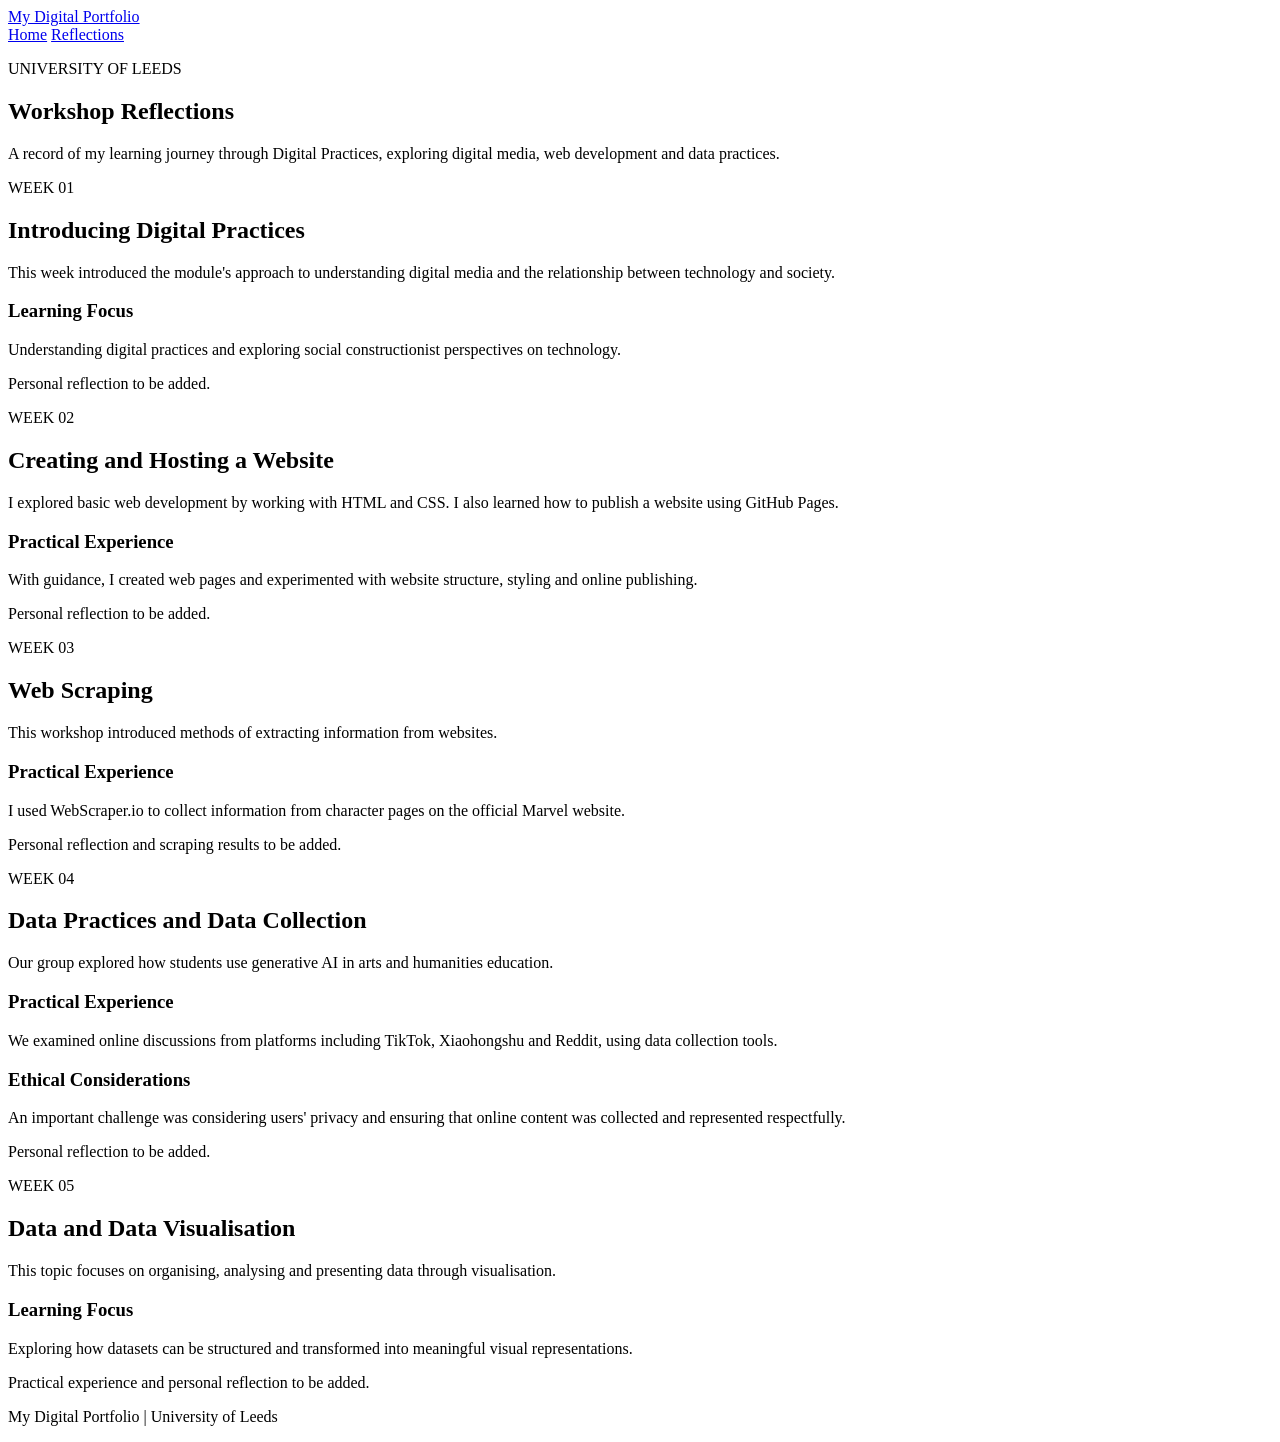
==== reflection.html @ 2ee31ebe "Create reflection.html" ====
<!DOCTYPE html>
<html lang="en">
<head>
    <meta charset="UTF-8">
    <meta name="viewport" content="width=device-width, initial-scale=1.0">
    <title>Workshop Reflections | My Digital Portfolio</title>
    <link rel="stylesheet" href="style.css">
</head>

<body>

<header>
    <nav class="navbar">
        <a href="index.html" class="logo">My Digital Portfolio</a>
        <div class="nav-links">
            <a href="index.html">Home</a>
            <a href="reflection.html">Reflections</a>
        </div>
    </nav>
</header>

<main>

    <section class="page-intro">
        <p class="eyebrow">UNIVERSITY OF LEEDS</p>
        <h1>Workshop Reflections</h1>
        <p>
            A record of my learning journey through
            Digital Practices, exploring digital media,
            web development and data practices.
        </p>
    </section>

    <section class="reflection-list">

        <article class="reflection-card">
            <span class="week-label">WEEK 01</span>
            <h2>Introducing Digital Practices</h2>
            <p>
                This week introduced the module's approach
                to understanding digital media and the
                relationship between technology and society.
            </p>
            <h3>Learning Focus</h3>
            <p>
                Understanding digital practices and
                exploring social constructionist
                perspectives on technology.
            </p>
            <p class="reflection-note">
                Personal reflection to be added.
            </p>
        </article>

        <article class="reflection-card">
            <span class="week-label">WEEK 02</span>
            <h2>Creating and Hosting a Website</h2>
            <p>
                I explored basic web development by working
                with HTML and CSS. I also learned how to
                publish a website using GitHub Pages.
            </p>
            <h3>Practical Experience</h3>
            <p>
                With guidance, I created web pages and
                experimented with website structure,
                styling and online publishing.
            </p>
            <p class="reflection-note">
                Personal reflection to be added.
            </p>
        </article>

        <article class="reflection-card">
            <span class="week-label">WEEK 03</span>
            <h2>Web Scraping</h2>
            <p>
                This workshop introduced methods of
                extracting information from websites.
            </p>
            <h3>Practical Experience</h3>
            <p>
                I used WebScraper.io to collect information
                from character pages on the official
                Marvel website.
            </p>
            <p class="reflection-note">
                Personal reflection and scraping results
                to be added.
            </p>
        </article>

        <article class="reflection-card">
            <span class="week-label">WEEK 04</span>
            <h2>Data Practices and Data Collection</h2>
            <p>
                Our group explored how students use
                generative AI in arts and humanities
                education.
            </p>
            <h3>Practical Experience</h3>
            <p>
                We examined online discussions from
                platforms including TikTok, Xiaohongshu
                and Reddit, using data collection tools.
            </p>
            <h3>Ethical Considerations</h3>
            <p>
                An important challenge was considering
                users' privacy and ensuring that online
                content was collected and represented
                respectfully.
            </p>
            <p class="reflection-note">
                Personal reflection to be added.
            </p>
        </article>

        <article class="reflection-card">
            <span class="week-label">WEEK 05</span>
            <h2>Data and Data Visualisation</h2>
            <p>
                This topic focuses on organising,
                analysing and presenting data through
                visualisation.
            </p>
            <h3>Learning Focus</h3>
            <p>
                Exploring how datasets can be structured
                and transformed into meaningful
                visual representations.
            </p>
            <p class="reflection-note">
                Practical experience and personal
                reflection to be added.
            </p>
        </article>

    </section>

</main>

<footer>
    <p>My Digital Portfolio | University of Leeds</p>
</footer>

</body>
</html>
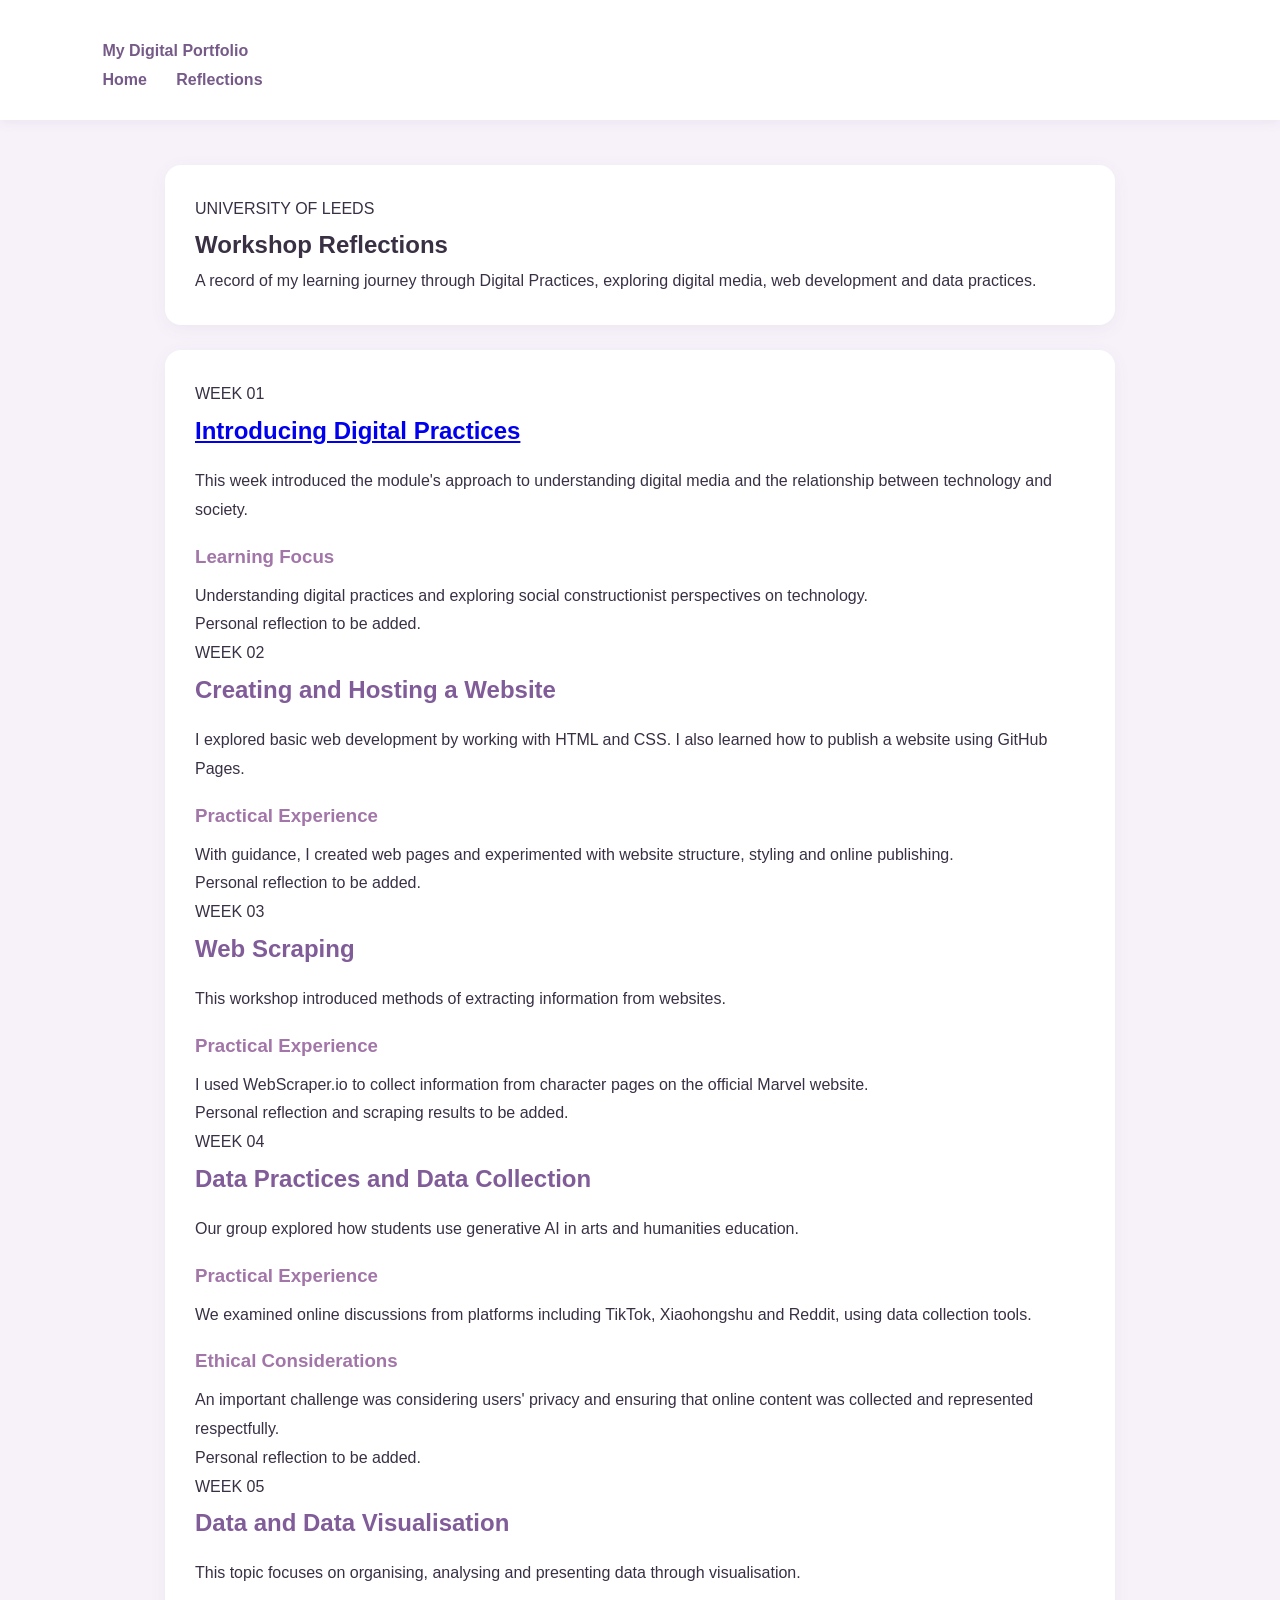
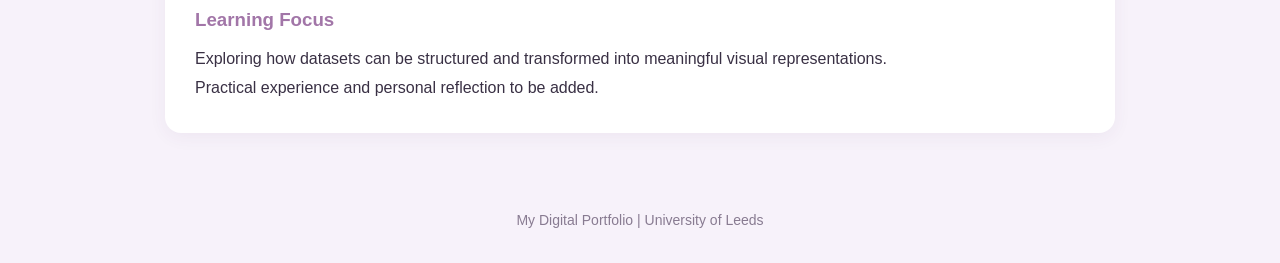
==== commit 32c9a813: "Link 'Introducing Digital Practices' to week1.html" ====
--- a/reflection.html
+++ b/reflection.html
@@ -36,7 +36,7 @@
 
         <article class="reflection-card">
             <span class="week-label">WEEK 01</span>
-            <h2>Introducing Digital Practices</h2>
+            <h2><a href="week1.html">Introducing Digital Practices</a></h2>
             <p>
                 This week introduced the module's approach
                 to understanding digital media and the
--- a/style.css
+++ b/style.css
@@ -0,0 +1,105 @@
+
+/* ===== Global Style ===== */
+* {
+    margin: 0;
+    padding: 0;
+    box-sizing: border-box;
+}
+
+body {
+    font-family: Arial, sans-serif;
+    background: #f7f2fa;
+    color: #393044;
+    line-height: 1.8;
+}
+
+/* ===== Header ===== */
+header {
+    background: #ffffff;
+    padding: 25px 8%;
+    box-shadow: 0 2px 12px rgba(80, 50, 100, 0.08);
+}
+
+header h1 {
+    color: #78558f;
+    font-size: 30px;
+}
+
+/* ===== Navigation ===== */
+nav {
+    margin-top: 12px;
+}
+
+nav a {
+    color: #765b89;
+    text-decoration: none;
+    margin-right: 25px;
+    font-weight: bold;
+}
+
+nav a:hover {
+    color: #c084b8;
+}
+
+/* ===== Main Content ===== */
+main {
+    max-width: 1000px;
+    margin: 45px auto;
+    padding: 0 25px;
+}
+
+section {
+    background: #ffffff;
+    padding: 30px;
+    margin-bottom: 25px;
+    border-radius: 16px;
+    box-shadow: 0 4px 18px rgba(80, 50, 100, 0.06);
+}
+
+h2 {
+    color: #805c99;
+    margin-bottom: 15px;
+}
+
+h3 {
+    color: #a276a8;
+    margin: 15px 0 8px;
+}
+
+/* ===== Links ===== */
+a {
+    transition: color 0.3s ease;
+}
+
+/* ===== Footer ===== */
+footer {
+    text-align: center;
+    padding: 30px;
+    color: #887b91;
+    font-size: 14px;
+}
+
+/* ===== Responsive Design ===== */
+@media (max-width: 600px) {
+    header {
+        padding: 20px;
+    }
+
+    header h1 {
+        font-size: 24px;
+    }
+
+    nav a {
+        display: inline-block;
+        margin: 5px 12px 5px 0;
+    }
+
+    main {
+        margin: 25px auto;
+        padding: 0 15px;
+    }
+
+    section {
+        padding: 20px;
+    }
+}
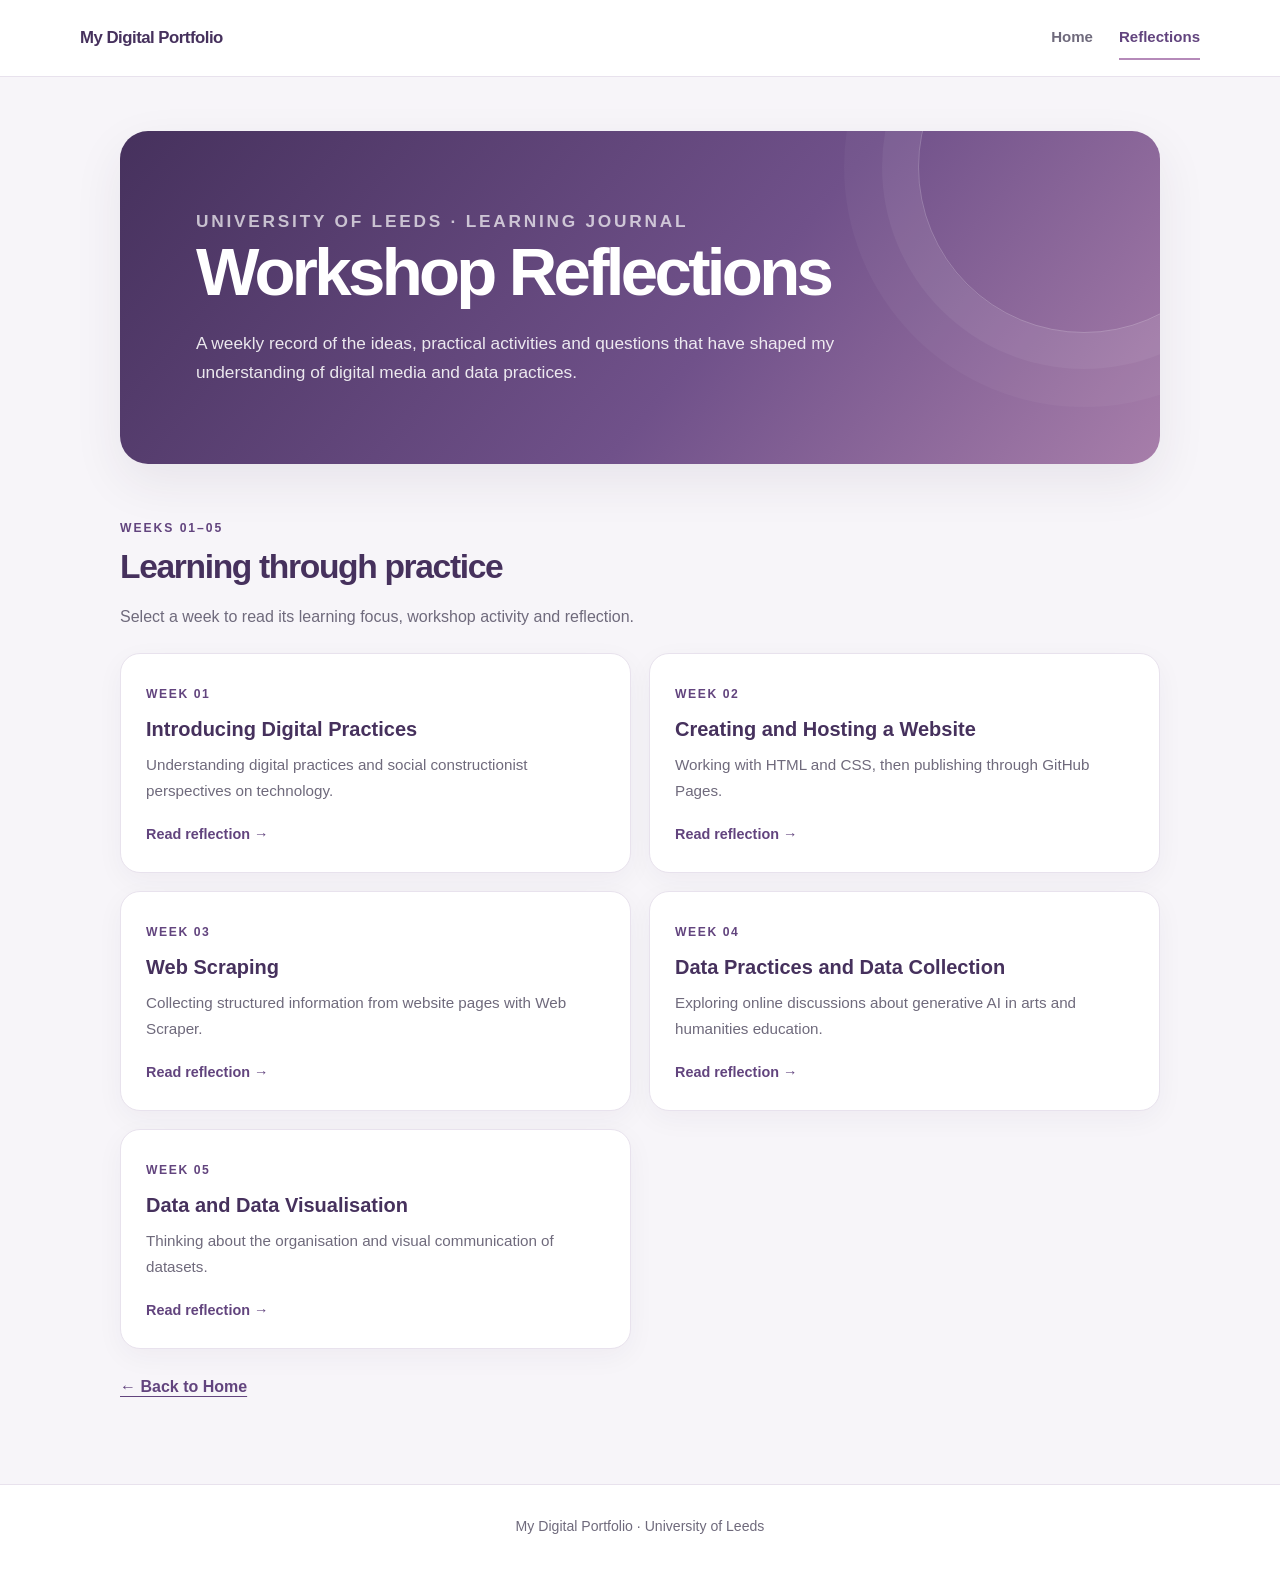
==== commit 4d2ff054: "Add files via upload" ====
--- a/reflection.html
+++ b/reflection.html
@@ -1,149 +1,31 @@
-
 <!DOCTYPE html>
 <html lang="en">
-<head>
-    <meta charset="UTF-8">
-    <meta name="viewport" content="width=device-width, initial-scale=1.0">
-    <title>Workshop Reflections | My Digital Portfolio</title>
-    <link rel="stylesheet" href="style.css">
-</head>
-
+<head><meta charset="UTF-8"><meta name="viewport" content="width=device-width, initial-scale=1.0"><title>Workshop Reflections | My Digital Portfolio</title><link rel="stylesheet" href="style.css"></head>
 <body>
-
-<header>
-    <nav class="navbar">
-        <a href="index.html" class="logo">My Digital Portfolio</a>
-        <div class="nav-links">
-            <a href="index.html">Home</a>
-            <a href="reflection.html">Reflections</a>
-        </div>
+<header class="site-header">
+  <div class="nav-wrap">
+    <a class="brand" href="index.html">My Digital Portfolio</a>
+    <nav class="nav-links" aria-label="Main navigation">
+      <a href="index.html" class="">Home</a>
+      <a href="reflection.html" class="active">Reflections</a>
     </nav>
+  </div>
 </header>
-
 <main>
-
-    <section class="page-intro">
-        <p class="eyebrow">UNIVERSITY OF LEEDS</p>
-        <h1>Workshop Reflections</h1>
-        <p>
-            A record of my learning journey through
-            Digital Practices, exploring digital media,
-            web development and data practices.
-        </p>
-    </section>
-
-    <section class="reflection-list">
-
-        <article class="reflection-card">
-            <span class="week-label">WEEK 01</span>
-            <h2><a href="week1.html">Introducing Digital Practices</a></h2>
-            <p>
-                This week introduced the module's approach
-                to understanding digital media and the
-                relationship between technology and society.
-            </p>
-            <h3>Learning Focus</h3>
-            <p>
-                Understanding digital practices and
-                exploring social constructionist
-                perspectives on technology.
-            </p>
-            <p class="reflection-note">
-                Personal reflection to be added.
-            </p>
-        </article>
-
-        <article class="reflection-card">
-            <span class="week-label">WEEK 02</span>
-            <h2>Creating and Hosting a Website</h2>
-            <p>
-                I explored basic web development by working
-                with HTML and CSS. I also learned how to
-                publish a website using GitHub Pages.
-            </p>
-            <h3>Practical Experience</h3>
-            <p>
-                With guidance, I created web pages and
-                experimented with website structure,
-                styling and online publishing.
-            </p>
-            <p class="reflection-note">
-                Personal reflection to be added.
-            </p>
-        </article>
-
-        <article class="reflection-card">
-            <span class="week-label">WEEK 03</span>
-            <h2>Web Scraping</h2>
-            <p>
-                This workshop introduced methods of
-                extracting information from websites.
-            </p>
-            <h3>Practical Experience</h3>
-            <p>
-                I used WebScraper.io to collect information
-                from character pages on the official
-                Marvel website.
-            </p>
-            <p class="reflection-note">
-                Personal reflection and scraping results
-                to be added.
-            </p>
-        </article>
-
-        <article class="reflection-card">
-            <span class="week-label">WEEK 04</span>
-            <h2>Data Practices and Data Collection</h2>
-            <p>
-                Our group explored how students use
-                generative AI in arts and humanities
-                education.
-            </p>
-            <h3>Practical Experience</h3>
-            <p>
-                We examined online discussions from
-                platforms including TikTok, Xiaohongshu
-                and Reddit, using data collection tools.
-            </p>
-            <h3>Ethical Considerations</h3>
-            <p>
-                An important challenge was considering
-                users' privacy and ensuring that online
-                content was collected and represented
-                respectfully.
-            </p>
-            <p class="reflection-note">
-                Personal reflection to be added.
-            </p>
-        </article>
-
-        <article class="reflection-card">
-            <span class="week-label">WEEK 05</span>
-            <h2>Data and Data Visualisation</h2>
-            <p>
-                This topic focuses on organising,
-                analysing and presenting data through
-                visualisation.
-            </p>
-            <h3>Learning Focus</h3>
-            <p>
-                Exploring how datasets can be structured
-                and transformed into meaningful
-                visual representations.
-            </p>
-            <p class="reflection-note">
-                Practical experience and personal
-                reflection to be added.
-            </p>
-        </article>
-
-    </section>
-
+  <section class="hero">
+    <p class="eyebrow">University of Leeds · Learning journal</p>
+    <h1>Workshop Reflections</h1>
+    <p>A weekly record of the ideas, practical activities and questions that have shaped my understanding of digital media and data practices.</p>
+  </section>
+  <div class="section-heading"><p class="eyebrow">Weeks 01–05</p><h2>Learning through practice</h2><p>Select a week to read its learning focus, workshop activity and reflection.</p></div>
+  <div class="week-grid">
+    <a class="week-card" href="week1.html"><span class="week-number">WEEK 01</span><h3>Introducing Digital Practices</h3><p>Understanding digital practices and social constructionist perspectives on technology.</p><span class="card-link">Read reflection →</span></a>
+    <a class="week-card" href="week2.html"><span class="week-number">WEEK 02</span><h3>Creating and Hosting a Website</h3><p>Working with HTML and CSS, then publishing through GitHub Pages.</p><span class="card-link">Read reflection →</span></a>
+    <a class="week-card" href="week3.html"><span class="week-number">WEEK 03</span><h3>Web Scraping</h3><p>Collecting structured information from website pages with Web Scraper.</p><span class="card-link">Read reflection →</span></a>
+    <a class="week-card" href="week4.html"><span class="week-number">WEEK 04</span><h3>Data Practices and Data Collection</h3><p>Exploring online discussions about generative AI in arts and humanities education.</p><span class="card-link">Read reflection →</span></a>
+    <a class="week-card" href="week5.html"><span class="week-number">WEEK 05</span><h3>Data and Data Visualisation</h3><p>Thinking about the organisation and visual communication of datasets.</p><span class="card-link">Read reflection →</span></a>
+  </div>
+  <a class="back-link" href="index.html">← Back to Home</a>
 </main>
-
-<footer>
-    <p>My Digital Portfolio | University of Leeds</p>
-</footer>
-
-</body>
-</html>
+<footer class="site-footer">My Digital Portfolio · University of Leeds</footer>
+</body></html>
--- a/style.css
+++ b/style.css
@@ -1,105 +1,116 @@
-
-/* ===== Global Style ===== */
-* {
-    margin: 0;
-    padding: 0;
-    box-sizing: border-box;
+:root {
+  --ink: #282536;
+  --muted: #6f6a7c;
+  --purple: #62447e;
+  --purple-dark: #46315d;
+  --lavender: #eee8f4;
+  --paper: #ffffff;
+  --canvas: #f7f5f9;
+  --line: #e8e2ed;
+  --accent: #b58ab9;
+  --shadow: 0 18px 50px rgba(48, 34, 65, .08);
 }
-
+* { box-sizing: border-box; }
+html { scroll-behavior: smooth; }
 body {
-    font-family: Arial, sans-serif;
-    background: #f7f2fa;
-    color: #393044;
-    line-height: 1.8;
+  margin: 0;
+  color: var(--ink);
+  background: var(--canvas);
+  font-family: Inter, "Segoe UI", Arial, sans-serif;
+  line-height: 1.7;
 }
-
-/* ===== Header ===== */
-header {
-    background: #ffffff;
-    padding: 25px 8%;
-    box-shadow: 0 2px 12px rgba(80, 50, 100, 0.08);
+a { color: inherit; }
+.site-header {
+  background: rgba(255,255,255,.92);
+  border-bottom: 1px solid var(--line);
+  position: sticky; top: 0; z-index: 10;
+  backdrop-filter: blur(12px);
 }
-
-header h1 {
-    color: #78558f;
-    font-size: 30px;
+.nav-wrap {
+  width: min(1120px, calc(100% - 44px));
+  min-height: 76px; margin: auto;
+  display: flex; align-items: center; justify-content: space-between; gap: 24px;
 }
-
-/* ===== Navigation ===== */
-nav {
-    margin-top: 12px;
+.brand {
+  color: var(--purple-dark); text-decoration: none;
+  font-weight: 750; letter-spacing: -.03em; font-size: 1.05rem;
 }
-
-nav a {
-    color: #765b89;
-    text-decoration: none;
-    margin-right: 25px;
-    font-weight: bold;
+.nav-links { display: flex; gap: 26px; align-items: center; }
+.nav-links a {
+  text-decoration: none; color: var(--muted); font-size: .94rem;
+  font-weight: 600; padding: 8px 0; border-bottom: 2px solid transparent;
 }
-
-nav a:hover {
-    color: #c084b8;
+.nav-links a:hover, .nav-links a.active { color: var(--purple); border-color: var(--accent); }
+main { width: min(1040px, calc(100% - 44px)); margin: 54px auto 84px; }
+.hero {
+  padding: clamp(34px, 7vw, 76px);
+  border-radius: 28px;
+  color: white;
+  background: linear-gradient(130deg, #46315d 0%, #70518a 58%, #a77eaa 100%);
+  box-shadow: var(--shadow);
+  position: relative; overflow: hidden;
 }
-
-/* ===== Main Content ===== */
-main {
-    max-width: 1000px;
-    margin: 45px auto;
-    padding: 0 25px;
+.hero:after {
+  content: ""; position: absolute; width: 330px; height: 330px;
+  right: -90px; top: -130px; border-radius: 50%;
+  border: 1px solid rgba(255,255,255,.22);
+  box-shadow: 0 0 0 36px rgba(255,255,255,.05), 0 0 0 74px rgba(255,255,255,.035);
 }
-
-section {
-    background: #ffffff;
-    padding: 30px;
-    margin-bottom: 25px;
-    border-radius: 16px;
-    box-shadow: 0 4px 18px rgba(80, 50, 100, 0.06);
+.eyebrow {
+  text-transform: uppercase; letter-spacing: .16em;
+  font-size: .76rem; font-weight: 750; opacity: .78; margin: 0 0 14px;
 }
-
-h2 {
-    color: #805c99;
-    margin-bottom: 15px;
+.hero h1 { font-size: clamp(2.2rem, 6vw, 4.2rem); line-height: 1.08; letter-spacing: -.055em; margin: 0 0 20px; max-width: 760px; }
+.hero p { max-width: 650px; color: rgba(255,255,255,.88); font-size: 1.08rem; margin: 0; }
+.hero-meta { margin-top: 32px; display: flex; flex-wrap: wrap; gap: 10px; }
+.pill {
+  border: 1px solid rgba(255,255,255,.32); border-radius: 999px;
+  padding: 7px 13px; font-size: .82rem; color: white; background: rgba(255,255,255,.09);
 }
-
-h3 {
-    color: #a276a8;
-    margin: 15px 0 8px;
+.section-heading { margin: 54px 0 22px; }
+.section-heading .eyebrow { color: var(--purple); opacity: 1; }
+.section-heading h2 { font-size: clamp(1.55rem, 3vw, 2.1rem); letter-spacing: -.04em; margin: 0; color: var(--purple-dark); }
+.section-heading p { color: var(--muted); margin: 8px 0 0; }
+.intro-grid { display: grid; grid-template-columns: 1.15fr .85fr; gap: 22px; margin-top: 22px; }
+.panel, .week-card, .content-card {
+  background: var(--paper); border: 1px solid var(--line);
+  border-radius: 20px; box-shadow: 0 8px 28px rgba(48,34,65,.045);
 }
-
-/* ===== Links ===== */
-a {
-    transition: color 0.3s ease;
+.panel { padding: 28px; }
+.panel h2, .panel h3 { color: var(--purple-dark); margin-top: 0; }
+.panel p { color: var(--muted); margin-bottom: 0; }
+.focus-list { margin: 0; padding-left: 19px; color: var(--muted); }
+.focus-list li + li { margin-top: 8px; }
+.week-grid { display: grid; grid-template-columns: repeat(2, minmax(0,1fr)); gap: 18px; }
+.week-card { padding: 25px; text-decoration: none; display: block; transition: transform .2s, box-shadow .2s, border-color .2s; }
+.week-card:hover { transform: translateY(-4px); box-shadow: var(--shadow); border-color: #cbb8d7; }
+.week-number { color: var(--purple); font-size: .76rem; letter-spacing: .13em; font-weight: 800; }
+.week-card h3 { color: var(--purple-dark); font-size: 1.25rem; line-height: 1.3; margin: 10px 0; }
+.week-card p { color: var(--muted); margin: 0; font-size: .95rem; }
+.card-link { color: var(--purple); font-weight: 750; font-size: .9rem; margin-top: 18px; display: inline-block; }
+.content-card { padding: clamp(24px, 5vw, 46px); margin-top: 24px; }
+.content-card h2 { color: var(--purple-dark); font-size: 1.35rem; margin: 28px 0 8px; letter-spacing: -.025em; }
+.content-card h2:first-child { margin-top: 0; }
+.content-card p { color: #514d5b; margin: 0 0 14px; }
+.content-card ul { color: #514d5b; padding-left: 22px; }
+.week-hero { padding: 44px clamp(26px, 5vw, 54px); }
+.week-hero h1 { font-size: clamp(2rem, 5vw, 3.2rem); }
+.back-link { display: inline-block; margin-top: 24px; color: var(--purple); font-weight: 700; text-decoration-thickness: 1px; text-underline-offset: 4px; }
+.note {
+  margin-top: 26px; border-left: 3px solid var(--accent);
+  padding: 12px 18px; background: #faf7fb; color: var(--muted); border-radius: 0 12px 12px 0;
 }
-
-/* ===== Footer ===== */
-footer {
-    text-align: center;
-    padding: 30px;
-    color: #887b91;
-    font-size: 14px;
+.site-footer { border-top: 1px solid var(--line); color: var(--muted); text-align: center; padding: 30px 20px; font-size: .88rem; background: #fff; }
+@media (max-width: 700px) {
+  .nav-wrap { width: min(100% - 32px, 1120px); min-height: 68px; }
+  .nav-links { gap: 15px; }
+  .nav-links a { font-size: .88rem; }
+  main { width: min(100% - 32px, 1040px); margin: 28px auto 60px; }
+  .intro-grid, .week-grid { grid-template-columns: 1fr; }
+  .hero { border-radius: 22px; }
 }
-
-/* ===== Responsive Design ===== */
-@media (max-width: 600px) {
-    header {
-        padding: 20px;
-    }
-
-    header h1 {
-        font-size: 24px;
-    }
-
-    nav a {
-        display: inline-block;
-        margin: 5px 12px 5px 0;
-    }
-
-    main {
-        margin: 25px auto;
-        padding: 0 15px;
-    }
-
-    section {
-        padding: 20px;
-    }
+@media (max-width: 420px) {
+  .brand { font-size: .93rem; }
+  .nav-links { gap: 11px; }
+  .nav-links a { font-size: .82rem; }
 }
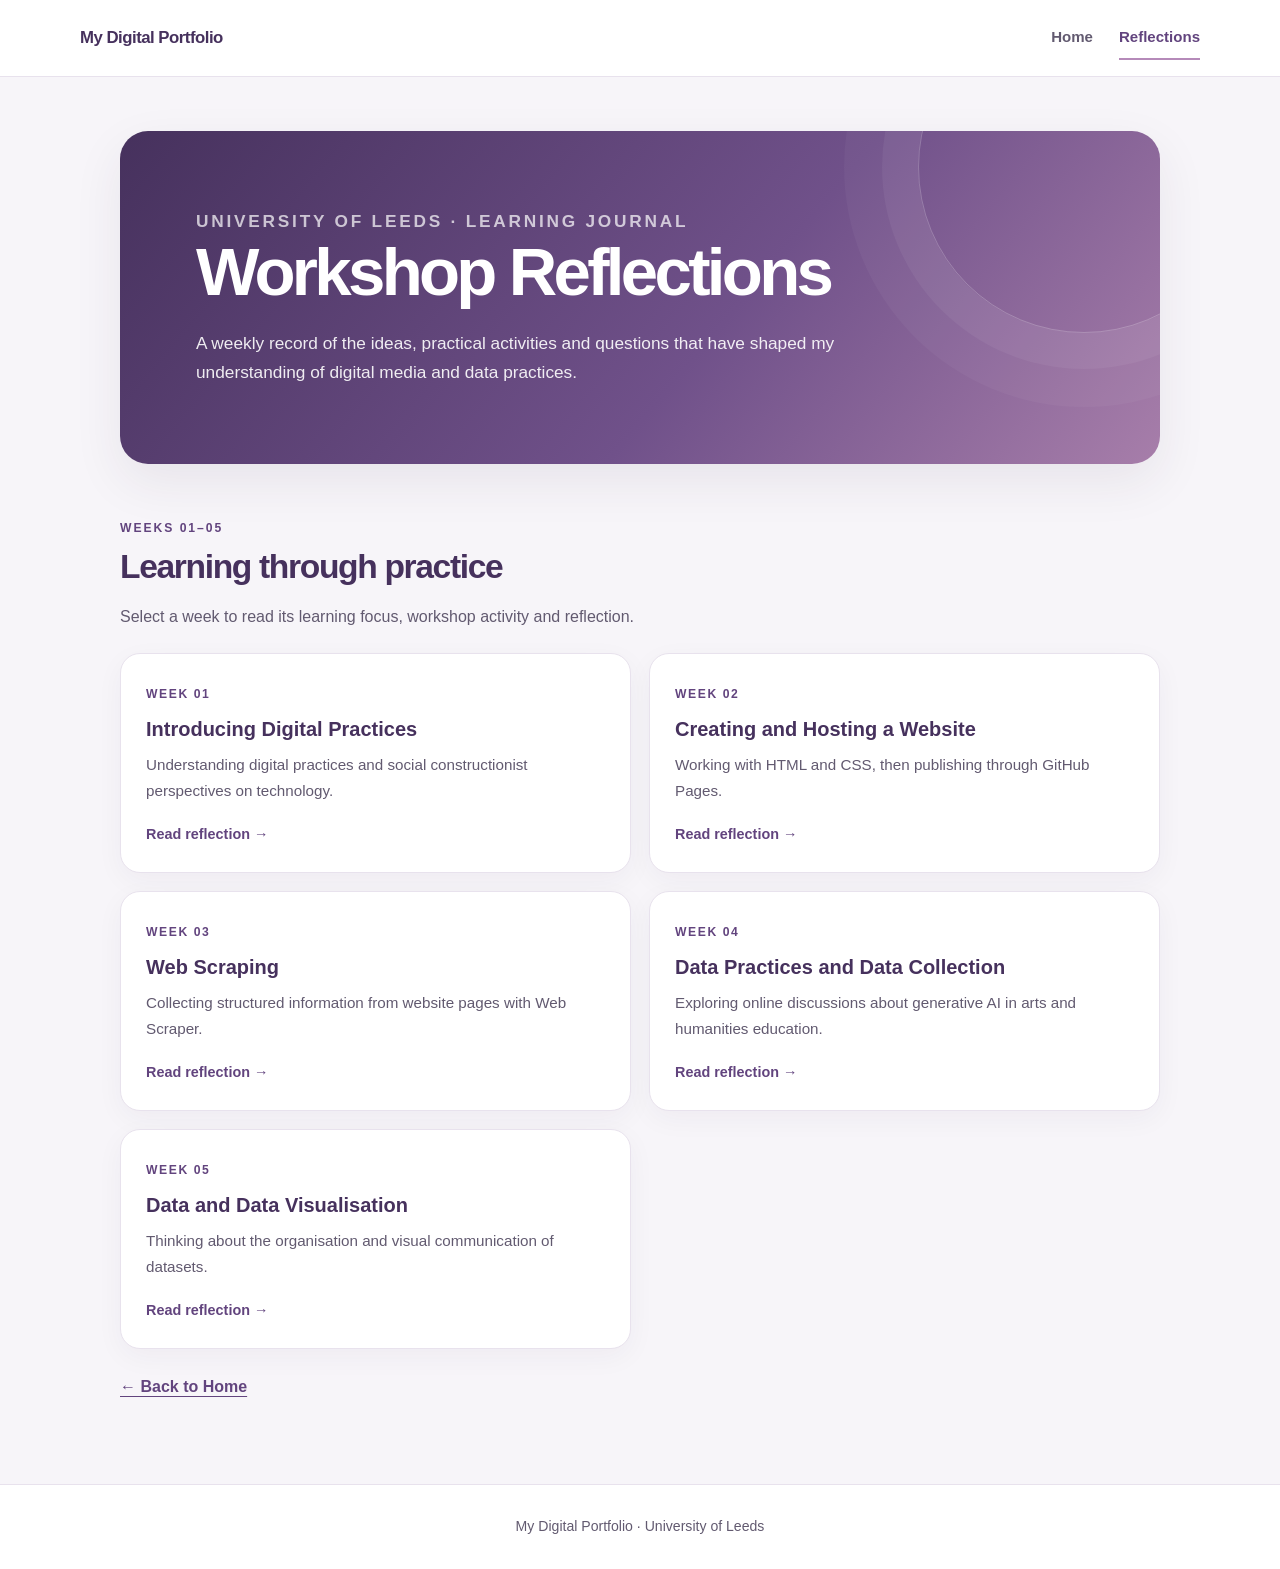
==== commit 649ed4c1: "Add files via upload" ====
--- a/reflection.html
+++ b/reflection.html
@@ -1,31 +1,35 @@
 <!DOCTYPE html>
 <html lang="en">
-<head><meta charset="UTF-8"><meta name="viewport" content="width=device-width, initial-scale=1.0"><title>Workshop Reflections | My Digital Portfolio</title><link rel="stylesheet" href="style.css"></head>
+<head>
+  <meta charset="UTF-8">
+  <meta name="viewport" content="width=device-width, initial-scale=1">
+  <meta name="description" content="University of Leeds Digital Media learning portfolio with weekly reflections on web design, data practices and digital culture.">
+  <title>Workshop Reflections | My Digital Portfolio</title>
+  <link rel="stylesheet" href="style.css">
+</head>
 <body>
+<a class="skip-link" href="#main-content">Skip to main content</a>
 <header class="site-header">
   <div class="nav-wrap">
     <a class="brand" href="index.html">My Digital Portfolio</a>
-    <nav class="nav-links" aria-label="Main navigation">
-      <a href="index.html" class="">Home</a>
-      <a href="reflection.html" class="active">Reflections</a>
-    </nav>
+    <nav class="nav-links" aria-label="Main navigation"><a href="index.html">Home</a><a href="reflection.html" class="active" aria-current="page">Reflections</a></nav>
   </div>
 </header>
-<main>
-  <section class="hero">
-    <p class="eyebrow">University of Leeds · Learning journal</p>
-    <h1>Workshop Reflections</h1>
-    <p>A weekly record of the ideas, practical activities and questions that have shaped my understanding of digital media and data practices.</p>
-  </section>
-  <div class="section-heading"><p class="eyebrow">Weeks 01–05</p><h2>Learning through practice</h2><p>Select a week to read its learning focus, workshop activity and reflection.</p></div>
-  <div class="week-grid">
-    <a class="week-card" href="week1.html"><span class="week-number">WEEK 01</span><h3>Introducing Digital Practices</h3><p>Understanding digital practices and social constructionist perspectives on technology.</p><span class="card-link">Read reflection →</span></a>
-    <a class="week-card" href="week2.html"><span class="week-number">WEEK 02</span><h3>Creating and Hosting a Website</h3><p>Working with HTML and CSS, then publishing through GitHub Pages.</p><span class="card-link">Read reflection →</span></a>
-    <a class="week-card" href="week3.html"><span class="week-number">WEEK 03</span><h3>Web Scraping</h3><p>Collecting structured information from website pages with Web Scraper.</p><span class="card-link">Read reflection →</span></a>
-    <a class="week-card" href="week4.html"><span class="week-number">WEEK 04</span><h3>Data Practices and Data Collection</h3><p>Exploring online discussions about generative AI in arts and humanities education.</p><span class="card-link">Read reflection →</span></a>
-    <a class="week-card" href="week5.html"><span class="week-number">WEEK 05</span><h3>Data and Data Visualisation</h3><p>Thinking about the organisation and visual communication of datasets.</p><span class="card-link">Read reflection →</span></a>
-  </div>
-  <a class="back-link" href="index.html">← Back to Home</a>
+<main id="main-content" tabindex="-1">
+<section class="hero">
+  <p class="eyebrow">University of Leeds · Learning journal</p>
+  <h1>Workshop Reflections</h1>
+  <p>A weekly record of the ideas, practical activities and questions that have shaped my understanding of digital media and data practices.</p>
+</section>
+<div class="section-heading"><p class="eyebrow">Weeks 01–05</p><h2>Learning through practice</h2><p>Select a week to read its learning focus, workshop activity and reflection.</p></div>
+<div class="week-grid">
+<a class="week-card" href="week1.html"><span class="week-number">WEEK 01</span><h3>Introducing Digital Practices</h3><p>Understanding digital practices and social constructionist perspectives on technology.</p><span class="card-link">Read reflection <span aria-hidden="true">→</span></span></a>
+<a class="week-card" href="week2.html"><span class="week-number">WEEK 02</span><h3>Creating and Hosting a Website</h3><p>Working with HTML and CSS, then publishing through GitHub Pages.</p><span class="card-link">Read reflection <span aria-hidden="true">→</span></span></a>
+<a class="week-card" href="week3.html"><span class="week-number">WEEK 03</span><h3>Web Scraping</h3><p>Collecting structured information from website pages with Web Scraper.</p><span class="card-link">Read reflection <span aria-hidden="true">→</span></span></a>
+<a class="week-card" href="week4.html"><span class="week-number">WEEK 04</span><h3>Data Practices and Data Collection</h3><p>Exploring online discussions about generative AI in arts and humanities education.</p><span class="card-link">Read reflection <span aria-hidden="true">→</span></span></a>
+<a class="week-card" href="week5.html"><span class="week-number">WEEK 05</span><h3>Data and Data Visualisation</h3><p>Thinking about the organisation and visual communication of datasets.</p><span class="card-link">Read reflection <span aria-hidden="true">→</span></span></a>
+</div><a class="back-link" href="index.html">← Back to Home</a>
 </main>
 <footer class="site-footer">My Digital Portfolio · University of Leeds</footer>
-</body></html>+</body>
+</html>
--- a/style.css
+++ b/style.css
@@ -1,116 +1,54 @@
-:root {
-  --ink: #282536;
-  --muted: #6f6a7c;
-  --purple: #62447e;
-  --purple-dark: #46315d;
-  --lavender: #eee8f4;
-  --paper: #ffffff;
-  --canvas: #f7f5f9;
-  --line: #e8e2ed;
-  --accent: #b58ab9;
-  --shadow: 0 18px 50px rgba(48, 34, 65, .08);
-}
-* { box-sizing: border-box; }
-html { scroll-behavior: smooth; }
-body {
-  margin: 0;
-  color: var(--ink);
-  background: var(--canvas);
-  font-family: Inter, "Segoe UI", Arial, sans-serif;
-  line-height: 1.7;
-}
-a { color: inherit; }
-.site-header {
-  background: rgba(255,255,255,.92);
-  border-bottom: 1px solid var(--line);
-  position: sticky; top: 0; z-index: 10;
-  backdrop-filter: blur(12px);
-}
-.nav-wrap {
-  width: min(1120px, calc(100% - 44px));
-  min-height: 76px; margin: auto;
-  display: flex; align-items: center; justify-content: space-between; gap: 24px;
-}
-.brand {
-  color: var(--purple-dark); text-decoration: none;
-  font-weight: 750; letter-spacing: -.03em; font-size: 1.05rem;
-}
-.nav-links { display: flex; gap: 26px; align-items: center; }
-.nav-links a {
-  text-decoration: none; color: var(--muted); font-size: .94rem;
-  font-weight: 600; padding: 8px 0; border-bottom: 2px solid transparent;
-}
-.nav-links a:hover, .nav-links a.active { color: var(--purple); border-color: var(--accent); }
-main { width: min(1040px, calc(100% - 44px)); margin: 54px auto 84px; }
-.hero {
-  padding: clamp(34px, 7vw, 76px);
-  border-radius: 28px;
-  color: white;
-  background: linear-gradient(130deg, #46315d 0%, #70518a 58%, #a77eaa 100%);
-  box-shadow: var(--shadow);
-  position: relative; overflow: hidden;
-}
-.hero:after {
-  content: ""; position: absolute; width: 330px; height: 330px;
-  right: -90px; top: -130px; border-radius: 50%;
-  border: 1px solid rgba(255,255,255,.22);
-  box-shadow: 0 0 0 36px rgba(255,255,255,.05), 0 0 0 74px rgba(255,255,255,.035);
-}
-.eyebrow {
-  text-transform: uppercase; letter-spacing: .16em;
-  font-size: .76rem; font-weight: 750; opacity: .78; margin: 0 0 14px;
-}
-.hero h1 { font-size: clamp(2.2rem, 6vw, 4.2rem); line-height: 1.08; letter-spacing: -.055em; margin: 0 0 20px; max-width: 760px; }
-.hero p { max-width: 650px; color: rgba(255,255,255,.88); font-size: 1.08rem; margin: 0; }
-.hero-meta { margin-top: 32px; display: flex; flex-wrap: wrap; gap: 10px; }
-.pill {
-  border: 1px solid rgba(255,255,255,.32); border-radius: 999px;
-  padding: 7px 13px; font-size: .82rem; color: white; background: rgba(255,255,255,.09);
-}
-.section-heading { margin: 54px 0 22px; }
-.section-heading .eyebrow { color: var(--purple); opacity: 1; }
-.section-heading h2 { font-size: clamp(1.55rem, 3vw, 2.1rem); letter-spacing: -.04em; margin: 0; color: var(--purple-dark); }
-.section-heading p { color: var(--muted); margin: 8px 0 0; }
-.intro-grid { display: grid; grid-template-columns: 1.15fr .85fr; gap: 22px; margin-top: 22px; }
-.panel, .week-card, .content-card {
-  background: var(--paper); border: 1px solid var(--line);
-  border-radius: 20px; box-shadow: 0 8px 28px rgba(48,34,65,.045);
-}
-.panel { padding: 28px; }
-.panel h2, .panel h3 { color: var(--purple-dark); margin-top: 0; }
-.panel p { color: var(--muted); margin-bottom: 0; }
-.focus-list { margin: 0; padding-left: 19px; color: var(--muted); }
-.focus-list li + li { margin-top: 8px; }
-.week-grid { display: grid; grid-template-columns: repeat(2, minmax(0,1fr)); gap: 18px; }
-.week-card { padding: 25px; text-decoration: none; display: block; transition: transform .2s, box-shadow .2s, border-color .2s; }
-.week-card:hover { transform: translateY(-4px); box-shadow: var(--shadow); border-color: #cbb8d7; }
-.week-number { color: var(--purple); font-size: .76rem; letter-spacing: .13em; font-weight: 800; }
-.week-card h3 { color: var(--purple-dark); font-size: 1.25rem; line-height: 1.3; margin: 10px 0; }
-.week-card p { color: var(--muted); margin: 0; font-size: .95rem; }
-.card-link { color: var(--purple); font-weight: 750; font-size: .9rem; margin-top: 18px; display: inline-block; }
-.content-card { padding: clamp(24px, 5vw, 46px); margin-top: 24px; }
-.content-card h2 { color: var(--purple-dark); font-size: 1.35rem; margin: 28px 0 8px; letter-spacing: -.025em; }
-.content-card h2:first-child { margin-top: 0; }
-.content-card p { color: #514d5b; margin: 0 0 14px; }
-.content-card ul { color: #514d5b; padding-left: 22px; }
-.week-hero { padding: 44px clamp(26px, 5vw, 54px); }
-.week-hero h1 { font-size: clamp(2rem, 5vw, 3.2rem); }
-.back-link { display: inline-block; margin-top: 24px; color: var(--purple); font-weight: 700; text-decoration-thickness: 1px; text-underline-offset: 4px; }
-.note {
-  margin-top: 26px; border-left: 3px solid var(--accent);
-  padding: 12px 18px; background: #faf7fb; color: var(--muted); border-radius: 0 12px 12px 0;
-}
-.site-footer { border-top: 1px solid var(--line); color: var(--muted); text-align: center; padding: 30px 20px; font-size: .88rem; background: #fff; }
-@media (max-width: 700px) {
-  .nav-wrap { width: min(100% - 32px, 1120px); min-height: 68px; }
-  .nav-links { gap: 15px; }
-  .nav-links a { font-size: .88rem; }
-  main { width: min(100% - 32px, 1040px); margin: 28px auto 60px; }
-  .intro-grid, .week-grid { grid-template-columns: 1fr; }
-  .hero { border-radius: 22px; }
-}
-@media (max-width: 420px) {
-  .brand { font-size: .93rem; }
-  .nav-links { gap: 11px; }
-  .nav-links a { font-size: .82rem; }
-}
+
+:root{--ink:#282536;--muted:#625a70;--purple:#62447e;--purple-dark:#46315d;--lavender:#eee8f4;--paper:#fff;--canvas:#f7f5f9;--line:#e8e2ed;--accent:#b58ab9;--shadow:0 18px 50px rgba(48,34,65,.08)}
+*{box-sizing:border-box}
+html{scroll-behavior:smooth}
+body{margin:0;color:var(--ink);background:var(--canvas);font-family:Inter,"Segoe UI",Arial,sans-serif;line-height:1.7}
+a{color:inherit}
+a:focus-visible{outline:3px solid #765195;outline-offset:4px;border-radius:4px}
+.skip-link{position:fixed;top:12px;left:12px;z-index:100;transform:translateY(-180%);padding:10px 16px;border-radius:10px;background:var(--purple-dark);color:#fff;text-decoration:none;font-weight:700}
+.skip-link:focus{transform:translateY(0)}
+.site-header{background:rgba(255,255,255,.94);border-bottom:1px solid var(--line);position:sticky;top:0;z-index:10;backdrop-filter:blur(12px)}
+.nav-wrap{width:min(1120px,calc(100% - 44px));min-height:76px;margin:auto;display:flex;align-items:center;justify-content:space-between;gap:24px}
+.brand{color:var(--purple-dark);text-decoration:none;font-weight:750;letter-spacing:-.03em;font-size:1.05rem}
+.nav-links{display:flex;gap:26px;align-items:center}
+.nav-links a{text-decoration:none;color:var(--muted);font-size:.94rem;font-weight:600;padding:8px 0;border-bottom:2px solid transparent}
+.nav-links a:hover,.nav-links a.active,.nav-links a[aria-current="page"]{color:var(--purple);border-color:var(--accent)}
+main{width:min(1040px,calc(100% - 44px));margin:54px auto 84px;scroll-margin-top:90px}
+.hero{padding:clamp(34px,7vw,76px);border-radius:28px;color:#fff;background:linear-gradient(130deg,#46315d 0%,#70518a 58%,#a77eaa 100%);box-shadow:var(--shadow);position:relative;overflow:hidden}
+.hero::after{content:"";position:absolute;pointer-events:none;width:330px;height:330px;right:-90px;top:-130px;border-radius:50%;border:1px solid rgba(255,255,255,.22);box-shadow:0 0 0 36px rgba(255,255,255,.05),0 0 0 74px rgba(255,255,255,.035)}
+.eyebrow{text-transform:uppercase;letter-spacing:.16em;font-size:.76rem;font-weight:750;opacity:.78;margin:0 0 14px}
+.hero h1{font-size:clamp(2.2rem,6vw,4.2rem);line-height:1.08;letter-spacing:-.055em;margin:0 0 20px;max-width:760px}
+.hero p{max-width:650px;color:rgba(255,255,255,.9);font-size:1.08rem;margin:0}
+.hero-meta{margin-top:32px;display:flex;flex-wrap:wrap;gap:10px}
+.pill{border:1px solid rgba(255,255,255,.32);border-radius:999px;padding:7px 13px;font-size:.82rem;color:#fff;background:rgba(255,255,255,.09)}
+.section-heading{margin:54px 0 22px}
+.section-heading .eyebrow{color:var(--purple);opacity:1}
+.section-heading h2{font-size:clamp(1.55rem,3vw,2.1rem);letter-spacing:-.04em;margin:0;color:var(--purple-dark)}
+.section-heading p{color:var(--muted);margin:8px 0 0}
+.intro-grid{display:grid;grid-template-columns:1.15fr .85fr;gap:22px;margin-top:22px}
+.panel,.week-card,.content-card{background:var(--paper);border:1px solid var(--line);border-radius:20px;box-shadow:0 8px 28px rgba(48,34,65,.045)}
+.panel{padding:28px}.panel h2,.panel h3{color:var(--purple-dark);margin-top:0}.panel p{color:var(--muted);margin-bottom:0}
+.focus-list{margin:0;padding-left:19px;color:var(--muted)}.focus-list li+li{margin-top:8px}
+.week-grid{display:grid;grid-template-columns:repeat(2,minmax(0,1fr));gap:18px}
+.week-card{padding:25px;text-decoration:none;display:block;transition:transform .2s,box-shadow .2s,border-color .2s}
+.week-card:hover,.week-card:focus-visible{transform:translateY(-3px);box-shadow:var(--shadow);border-color:#a887c0}
+.week-number{color:var(--purple);font-size:.76rem;letter-spacing:.13em;font-weight:800}
+.week-card h3{color:var(--purple-dark);font-size:1.25rem;line-height:1.3;margin:10px 0}
+.week-card p{color:var(--muted);margin:0;font-size:.95rem}
+.card-link{color:var(--purple);font-weight:750;font-size:.9rem;margin-top:18px;display:inline-block}
+.content-card{padding:clamp(24px,5vw,46px);margin-top:24px}
+.content-card h2{color:var(--purple-dark);font-size:1.35rem;margin:28px 0 8px;letter-spacing:-.025em;scroll-margin-top:100px}
+.content-card section:first-child h2{margin-top:0}
+.content-card p{color:#514d5b;margin:0 0 14px}
+.week-hero{padding:44px clamp(26px,5vw,54px)}.week-hero h1{font-size:clamp(2rem,5vw,3.2rem)}
+.back-link{display:inline-block;margin-top:24px;color:var(--purple);font-weight:700;text-decoration-thickness:1px;text-underline-offset:4px}
+.note{margin-top:26px;border-left:3px solid var(--accent);padding:12px 18px;background:#faf7fb;color:var(--muted);border-radius:0 12px 12px 0}
+.week-pager{display:flex;align-items:center;justify-content:space-between;gap:12px;flex-wrap:wrap;margin-top:26px}
+.week-pager a{display:inline-block;padding:11px 16px;text-decoration:none;color:var(--purple-dark);background:var(--paper);border:1px solid var(--line);border-radius:12px;font-weight:700}
+.week-pager a:hover,.week-pager a:focus-visible{background:var(--lavender);border-color:var(--accent)}
+.week-pager .all-reflections{color:var(--muted);font-size:.9rem}
+.site-footer{border-top:1px solid var(--line);color:var(--muted);text-align:center;padding:30px 20px;font-size:.88rem;background:#fff}
+@media(max-width:700px){.nav-wrap{width:min(calc(100% - 32px),1120px);min-height:68px}.nav-links{gap:15px}.nav-links a{font-size:.88rem}main{width:min(calc(100% - 32px),1040px);margin:28px auto 60px}.intro-grid,.week-grid{grid-template-columns:1fr}.hero{border-radius:22px}}
+@media(max-width:420px){.brand{font-size:.93rem}.nav-links{gap:11px}.nav-links a{font-size:.82rem}.week-pager{align-items:stretch}.week-pager a{flex:1 1 auto;text-align:center}}
+@media(prefers-reduced-motion:reduce){html{scroll-behavior:auto}.week-card{transition:none}.skip-link{transition:none}}
+@media print{body{background:#fff}.site-header,.week-pager,.back-link,.skip-link{display:none}main{width:100%;margin:0}.hero{box-shadow:none;color:var(--ink);background:#fff;border:1px solid #ddd}.hero p{color:#514d5b}.hero::after{display:none}.content-card,.panel,.week-card{box-shadow:none;break-inside:avoid}}
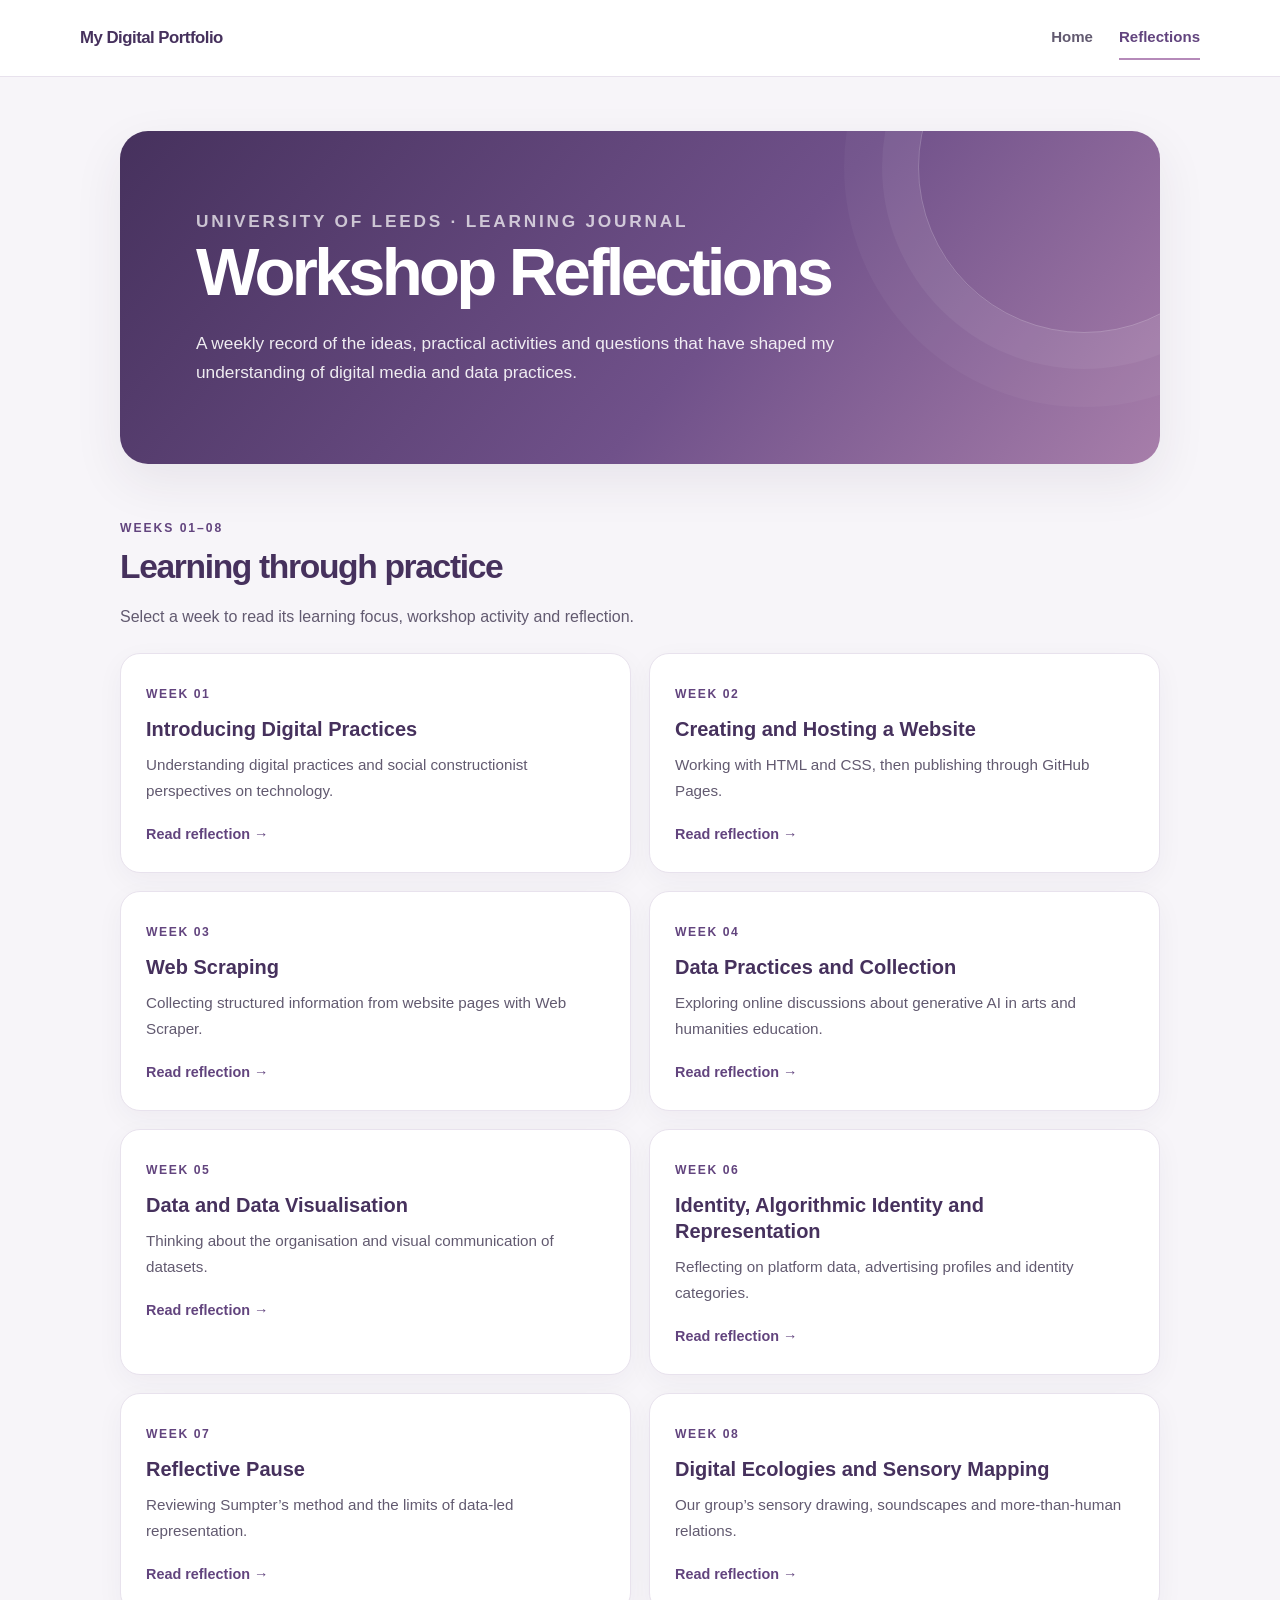
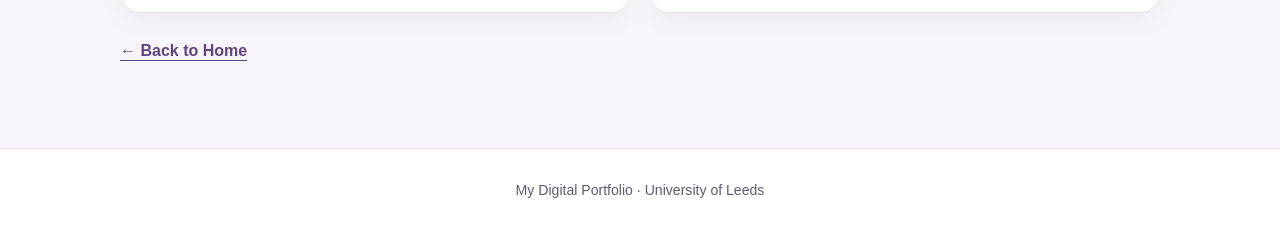
==== commit 3d84e3c5: "Add files via upload" ====
--- a/reflection.html
+++ b/reflection.html
@@ -1,35 +1,2 @@
-<!DOCTYPE html>
-<html lang="en">
-<head>
-  <meta charset="UTF-8">
-  <meta name="viewport" content="width=device-width, initial-scale=1">
-  <meta name="description" content="University of Leeds Digital Media learning portfolio with weekly reflections on web design, data practices and digital culture.">
-  <title>Workshop Reflections | My Digital Portfolio</title>
-  <link rel="stylesheet" href="style.css">
-</head>
-<body>
-<a class="skip-link" href="#main-content">Skip to main content</a>
-<header class="site-header">
-  <div class="nav-wrap">
-    <a class="brand" href="index.html">My Digital Portfolio</a>
-    <nav class="nav-links" aria-label="Main navigation"><a href="index.html">Home</a><a href="reflection.html" class="active" aria-current="page">Reflections</a></nav>
-  </div>
-</header>
-<main id="main-content" tabindex="-1">
-<section class="hero">
-  <p class="eyebrow">University of Leeds · Learning journal</p>
-  <h1>Workshop Reflections</h1>
-  <p>A weekly record of the ideas, practical activities and questions that have shaped my understanding of digital media and data practices.</p>
-</section>
-<div class="section-heading"><p class="eyebrow">Weeks 01–05</p><h2>Learning through practice</h2><p>Select a week to read its learning focus, workshop activity and reflection.</p></div>
-<div class="week-grid">
-<a class="week-card" href="week1.html"><span class="week-number">WEEK 01</span><h3>Introducing Digital Practices</h3><p>Understanding digital practices and social constructionist perspectives on technology.</p><span class="card-link">Read reflection <span aria-hidden="true">→</span></span></a>
-<a class="week-card" href="week2.html"><span class="week-number">WEEK 02</span><h3>Creating and Hosting a Website</h3><p>Working with HTML and CSS, then publishing through GitHub Pages.</p><span class="card-link">Read reflection <span aria-hidden="true">→</span></span></a>
-<a class="week-card" href="week3.html"><span class="week-number">WEEK 03</span><h3>Web Scraping</h3><p>Collecting structured information from website pages with Web Scraper.</p><span class="card-link">Read reflection <span aria-hidden="true">→</span></span></a>
-<a class="week-card" href="week4.html"><span class="week-number">WEEK 04</span><h3>Data Practices and Data Collection</h3><p>Exploring online discussions about generative AI in arts and humanities education.</p><span class="card-link">Read reflection <span aria-hidden="true">→</span></span></a>
-<a class="week-card" href="week5.html"><span class="week-number">WEEK 05</span><h3>Data and Data Visualisation</h3><p>Thinking about the organisation and visual communication of datasets.</p><span class="card-link">Read reflection <span aria-hidden="true">→</span></span></a>
-</div><a class="back-link" href="index.html">← Back to Home</a>
-</main>
-<footer class="site-footer">My Digital Portfolio · University of Leeds</footer>
-</body>
-</html>
+<!DOCTYPE html><html lang="en"><head><meta charset="UTF-8"><meta name="viewport" content="width=device-width, initial-scale=1"><meta name="description" content="University of Leeds Digital Media learning portfolio with weekly reflections on web design, data practices and digital culture."><title>Workshop Reflections | My Digital Portfolio</title><link rel="stylesheet" href="style.css"></head><body><a class="skip-link" href="#main-content">Skip to main content</a><header class="site-header"><div class="nav-wrap"><a class="brand" href="index.html">My Digital Portfolio</a><nav class="nav-links" aria-label="Main navigation"><a href="index.html">Home</a><a href="reflection.html" class="active" aria-current="page">Reflections</a></nav></div></header><main id="main-content" tabindex="-1"><section class="hero"><p class="eyebrow">University of Leeds · Learning journal</p><h1>Workshop Reflections</h1><p>A weekly record of the ideas, practical activities and questions that have shaped my understanding of digital media and data practices.</p></section>
+<div class="section-heading"><p class="eyebrow">Weeks 01–08</p><h2>Learning through practice</h2><p>Select a week to read its learning focus, workshop activity and reflection.</p></div><div class="week-grid"><a class="week-card" href="week1.html"><span class="week-number">WEEK 01</span><h3>Introducing Digital Practices</h3><p>Understanding digital practices and social constructionist perspectives on technology.</p><span class="card-link">Read reflection <span aria-hidden="true">→</span></span></a><a class="week-card" href="week2.html"><span class="week-number">WEEK 02</span><h3>Creating and Hosting a Website</h3><p>Working with HTML and CSS, then publishing through GitHub Pages.</p><span class="card-link">Read reflection <span aria-hidden="true">→</span></span></a><a class="week-card" href="week3.html"><span class="week-number">WEEK 03</span><h3>Web Scraping</h3><p>Collecting structured information from website pages with Web Scraper.</p><span class="card-link">Read reflection <span aria-hidden="true">→</span></span></a><a class="week-card" href="week4.html"><span class="week-number">WEEK 04</span><h3>Data Practices and Collection</h3><p>Exploring online discussions about generative AI in arts and humanities education.</p><span class="card-link">Read reflection <span aria-hidden="true">→</span></span></a><a class="week-card" href="week5.html"><span class="week-number">WEEK 05</span><h3>Data and Data Visualisation</h3><p>Thinking about the organisation and visual communication of datasets.</p><span class="card-link">Read reflection <span aria-hidden="true">→</span></span></a><a class="week-card" href="week6.html"><span class="week-number">WEEK 06</span><h3>Identity, Algorithmic Identity and Representation</h3><p>Reflecting on platform data, advertising profiles and identity categories.</p><span class="card-link">Read reflection <span aria-hidden="true">→</span></span></a><a class="week-card" href="week7.html"><span class="week-number">WEEK 07</span><h3>Reflective Pause</h3><p>Reviewing Sumpter’s method and the limits of data-led representation.</p><span class="card-link">Read reflection <span aria-hidden="true">→</span></span></a><a class="week-card" href="week8.html"><span class="week-number">WEEK 08</span><h3>Digital Ecologies and Sensory Mapping</h3><p>Our group’s sensory drawing, soundscapes and more-than-human relations.</p><span class="card-link">Read reflection <span aria-hidden="true">→</span></span></a></div><a class="back-link" href="index.html">← Back to Home</a></main><footer class="site-footer">My Digital Portfolio · University of Leeds</footer></body></html>
